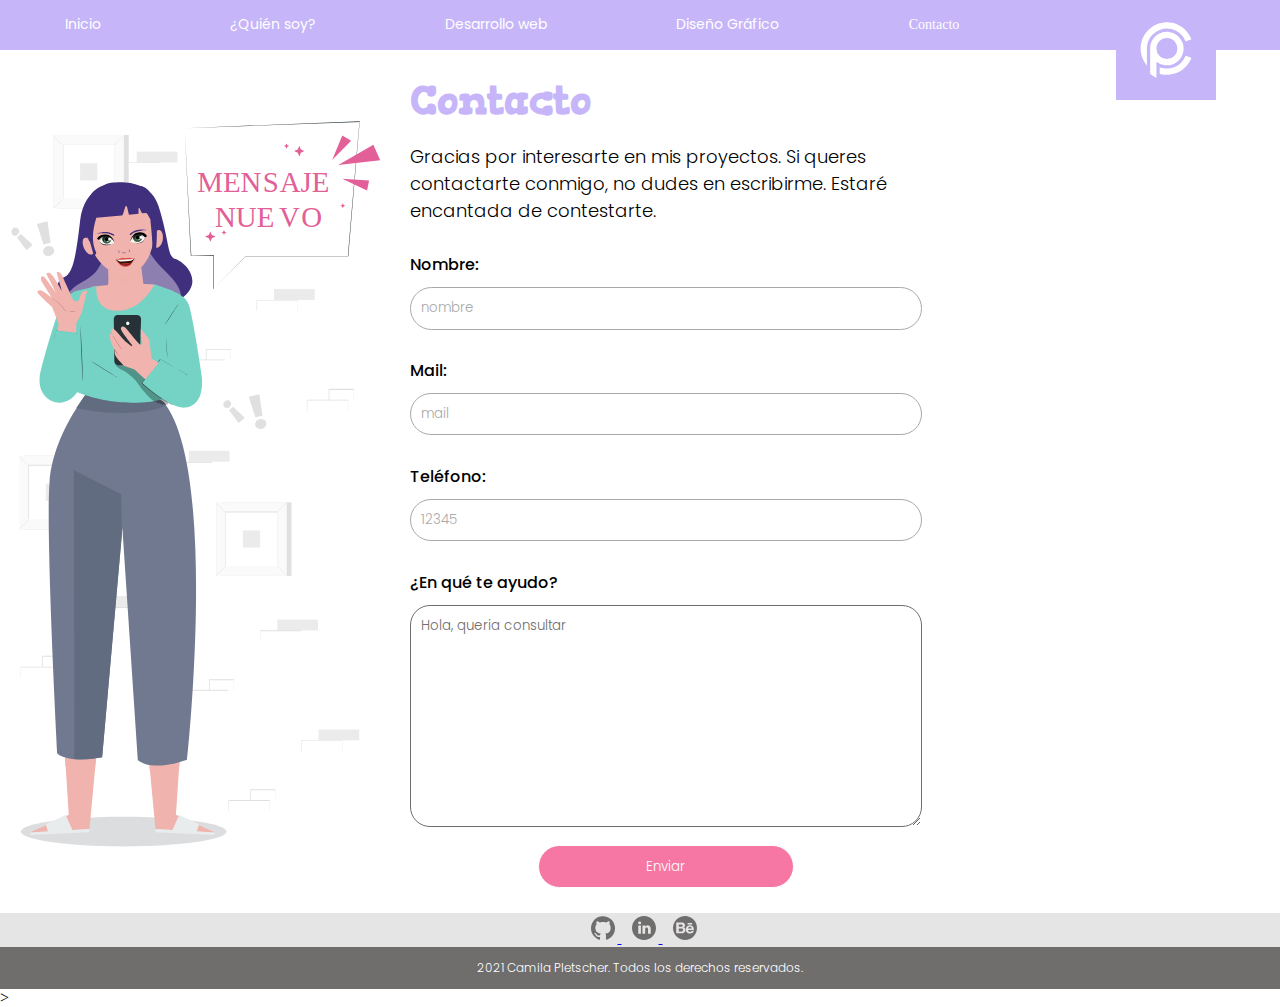
==== Pages/Contacto.html @ 3452eaa9 "Agregando bootstrap al proyecto" ====
<!DOCTYPE html>
<html lang="en">
    <head>
        <meta charset="UTF-8">
        <meta http-equiv="X-UA-Compatible" content="IE=edge">
        <meta name="viewport" content="width=device-width, initial-scale=1.0">
        <link href="https://unpkg.com/aos@2.3.1/dist/aos.css" rel="stylesheet">
        <link rel="stylesheet" href="../Style/style.css">
        <title>CP - Contacto</title>
    </head>
    <body class="bodyPages">
        <div class="contenedorContacto">
            <header class="headerContacto">
                <!-- Aca empieza el nav de contacto -->
                <div data-aos="fade-down" data-aos-delay="400" data-aos-duration="1000" class="contenedorNavPages">
                    <nav class="navPages">
                        <ul>
                            <a  class="nombresNavPages" href="../index.html">
                                <li>Inicio</li>
                            </a>
                            <a class="nombresNavPages" href="./Quien-soy.html">
                                <li>¿Quién soy?</li>
                            </a>
                            <a class="nombresNavPages" href="./Desarrollo-web.html">
                                <li>Desarrollo web</li>
                            </a>
                            <a class="nombresNavPages" href="./Disenio-grafico.html">
                                <li>Diseño Gráfico</li>
                            </a>
                            <a class="nombresNavPages" href="./Contacto.html">
                                <li class="pagDestacada">Contacto</li>
                            </a>
                        </ul>
                    </nav>
                </div>
                <!-- Aca termina el nav de contacto -->
                <!-- Este es el logo personal, dirige al home  -->
                <a href="../index.html">
                    <img class="logo logoContacto" src="../Source/Logo-personal-05.svg" alt="Logo personal Camila Pletscher">
                </a>
            </header>>
            <!-- Este es el contenido de la seccion contacto  -->
            <main id="mainContenedorContacto">
                <img id="imgContacto" src="../Source/ilust-contacto-05.svg" alt="Ilustracion propia mensaje nuevo">
                <!-- Aca comienza el formulario  -->
                <form action="">
                    <h2 id="tituloContacto">Contacto</h2>
                    <p>Gracias por interesarte en mis proyectos. Si queres contactarte conmigo, no dudes en escribirme. Estaré encantada de contestarte. </p>
                    <label for="nombre">Nombre:</label>
                    <input type="text" value="nombre"> <br>
                    <label for="mail">Mail:</label>
                    <input type="email" value="mail" name="" id=""> <br>
                    <label for="tel">Teléfono:</label>
                    <input type="number" value="12345" name="" id=""> <br>
                    <label for="consulta">¿En qué te ayudo?</label>
                    <textarea name="consulta" id="" cols="30" rows="10">Hola, queria consultar</textarea> <br>
                    <input type="submit" value="Enviar" id="enviar">
                </form>
                <!-- Aca termina el formulario  -->
            </main>
            <!-- Este es el contenido de la seccion contacto  -->
            <!-- Aca empieza el footer de Contacto, diferente a las otras secciones -->
            <footer class="footerPages">
                <div>
                    <a href="https://github.com/Camila-Pletscher">
                        <img width="30px" src="../Source/icon_github-1.svg" alt="Github">
                    </a>
                    <a href="https://www.linkedin.com/in/camila-pletscher-537b06177/">
                        <img width="30px" src="../Source/icon_linkedin-1.svg" alt="Linkedin">
                    </a>
                    <a href="https://www.behance.net/camilapletscher1">
                        <img width="30px" src="../Source/icon_behance-1.svg" alt="Behance">
                    </a>
                </div>
                <div class="contenedorDerechos">
                    <p class="derechos">2021 Camila Pletscher. Todos los derechos reservados.</p>
                </div>  
            </footer>
            <!-- Aca termina el footer de Contacto, diferente a las otras secciones -->
            
        </div>
        <!-- Script de animaciones js  -->
        <script src="https://unpkg.com/aos@2.3.1/dist/aos.js"></script>
        <script>
            AOS.init();
        </script>
    </body>
</html>
---- Style/style.css ----
#fondoIndex {
  background-color: #C6B5F8;
  padding: 5%;
  height: auto;
}

#logoIndex1 {
  background-color: #C6B5F8;
  width: 100%;
}

.borde-index-sup-inf {
  background-color: #C6B5F8;
  height: 5em;
}

.borde-index-laterales {
  background-color: #C6B5F8;
  height: auto;
  
}




/* Inicio los ID`s de mi pag  */

#navIndex {
  width: 70%;
  color: #7E5D93;
  font-size: 14px ;
  font-family: Poppins-Regular;
  margin-top: 10px;
  margin-left: 3%;
}

#bodyIndex {
  background-color: #C6B5F8;
  padding: 40px 40px 0px 40px;
  height:min-content;
  display: flex;
  flex-direction: column;
  justify-content: center;
}

/* layout index  */
#contenedorIndex {
  display: grid;
  grid-template-areas: 
      "headerIndex contenedorLogo"
      "mainIndex mainIndex";
  grid-template-columns: 80% 20%;
  grid-template-rows: repeat(2, auto);
  max-width: 100%;
  margin: auto;
  width: 100%;
  height: fit-content;
  background-color: #FFFFFF;  
}

#nombreIndex {
  font-family: Gorditas-Regular;
  color: #F677A3;
  text-align: center;
  font-size: 4em;
  padding: 0;
  margin: 0;

}

#ilustPersonal {
  width: 100%;
  margin-top: 1em;
}

#footerIndex{
  height: 40px;
  display: flex;
  flex-direction: row;
  justify-content: center;
  padding-top: 10px;
  grid-area: footerIndex;

}

#contenedorLogo {
  display: flex;
  justify-content: center;
  grid-area: contenedorLogo;
  width: 100%;
}




#descripcionIndex {
  font-family: Poppins-Regular;
  font-size: 1.6em;
  padding: 1.5%;
  text-align: center;
}

#buttonIndex {
  background-color: #F677A3;
  text-decoration: none;
  border-radius: 25px;
  padding: 10px;
  border: 0;
  margin-bottom: 30px;
  width: 100%;
}



#buttonIndex:hover {
  padding: 15px;
}

#aButtonIndex {
  text-decoration: none;
  color: #FFFFFF;
  font-family: Poppins-Regular;
}

#contendorImgQuienSoy {
  display: flex;
  flex-direction: row;
  margin-top: 40px;
  grid-area: contendorImgQuienSoy;

}

#finalQuienSoy {
  font-family: Poppins-Medium;
  color: #C6B5F8;
  font-size: 20px;
}

#mainIndex {
  display: flex;
  flex-direction: column;
  align-items: center;
  grid-area: mainIndex;
}

#contenedorDisenio {
  display: flex;
  flex-direction: column;
  align-items: center;
  margin-top: 5%;
  width: 100%;
}

#ilustDisenio {
  width: 70%;
}

#imgProyectoDestacado {
  width: 90%;
  margin: 2%;

}

#imgProyectoDestacado:hover {
  opacity: 0.8;
}

#buttonDestacado {
  background-color: #F677A3;
  border-radius: 30px;
  padding: 15px 60px;
  border: 0;
  margin-top: 1%;
  box-shadow: 0 1em 2em rgba(0, 0,0, 0.50);
}

#buttonDestacado:hover {
  padding: 18px 80px;
}


#aButtonDestacado {
  font-family: Poppins-Regular;
  color: #FFFFFF;
  text-decoration: none;
  font-size: 20px;
}

#textoDestacado {
  font-family: Poppins-ExtraLight;
  font-size: 20px;
  margin: 2% 20%;
  text-align: center;
}

#tituloDestacadoDG {
  font-family: Gorditas-Regular;
  color: #C6B5F8;
  font-size: 34px;
  margin: 1% 20%;
  text-align: center;

}

#tituloPrincipalQuienSoy {
  text-align: start;
  margin-left: 10%;
}


#contenedorProyectoDestacado {
  display: flex;
  flex-direction: column;
  align-items: center;
  width: 100%;
  margin: 2% 0%;
  grid-area: contenedorProyectoDestacado;
}

#imgContacto {
  width: 30%;
}

#mainContenedorContacto {
  display: flex;
  flex-direction: row;
  grid-area: mainContenedorContacto;
}

#tituloContacto {
  font-family: Gorditas-Regular;
  color: #C6B5F8;
  font-size: 40px;
  text-align: left;
  margin: 0;
}

#enviar {
  background-color: #F677A3;
  color: #FFFFFF;
  width: 50%;
  margin: 0% 25%;
}

#anchoIlust {
  width: 100%;
}

#enviar:hover {
  background-color: #74D3C5;
}


/* Fin de los ID`s de mi pag  */


/* Inicio de las clases de mi pag  */

.headerIndex {
  grid-area: headerIndex;
}

.contenedorDesarrolloDisenio {
  display: flex;
  flex-direction: column;
  align-items: center;
  margin-top: 5%;
  width: 100%;
  grid-area: contenedorDesarrolloDisenio;
}

.ilustDesarrolloDisenio {
  width: 70%;
}

.contendorDeImgsProyectosDW1 {
  grid-area: contendorDeImgsProyectosDW1 ;
  display: flex;
  align-items: center;
}

.contendorDeImgsProyectosDW1 img:hover {
  opacity: 0.8;
}

.contendorDeImgsProyectosDW2 img:hover {
  opacity: 0.8;
}

.contendorDeImgsProyectosDW3 img:hover {
  opacity: 0.8;
}



.contendorDeImgsProyectosDW2 {
  grid-area: contendorDeImgsProyectosDW2 ;
  display: flex;
  align-items: center;
}

.contendorDeImgsProyectosDW3 {
  grid-area: contendorDeImgsProyectosDW3 ;
  display: flex;
  align-items: center;
}

.imgsProyectosDW {
  width: 100%;
}

.pagDestacada {
  font-family: Poppins-Bold;

}

.logo {
  width: 100px;
  /* height: 100px; */
  background-color: #C6B5F8;
  animation-name: logo-color;
  animation-duration: 2s;
  animation-delay: 2s;
  animation-iteration-count: 2;
  animation-timing-function: ease-in-out;
}

@keyframes logo-color {
  0% {background-color: #C6B5F8;}
  50% {background-color: #F677A3;}
  75% {background-color: #74D3C5 ;}
  100% {background-color: #C6B5F8;}
}

.titulosQuienSoy {
  font-family: Gorditas-Regular;
  font-size: 40px;
  color: #C6B5F8;
  text-align: center;
}

.textosQuienSoy {
  font-family: Poppins-ExtraLight;
  font-size: 17px;
  margin: 2% 10%;
  text-align: left;

}

.recuadroTitulosQuienSoy{
  /* background-color: #F677A3; */
  background-image: linear-gradient(to right ,#74D3C5, #C6B5F8, #F677A3 );
  background-repeat: repeat;
  padding: 1% 10%;
  display: flex;
  justify-content: space-between;
  animation-name: gradient;
  animation-duration: 8s;
  animation-iteration-count: 1;
  animation-timing-function: linear;

}

@keyframes gradient {
  0% { background-position: 0 0 ;}
  50% { background-position: -80rem 0}
  100% { background-position: 0 0 ;}
  
}



.subtitulosQuienSoy {
  font-family: Poppins-Bold;
  color: #FFFFFF;
  margin: 0%;

}

.anioQuienSoy {
  font-family: Poppins-MediumItalic;
  text-align: right;
}

.contenedorNavPages {
  width: 100%;
  background-color: #C6B5F8 ;
  font-size: 14px;
  font-family: Poppins-Regular;
  color: #FFFFFF;
  height: 50px;
  grid-area: contenedorNavPages;
  position: relative;
}

.navPages {
  width: 80%;
  align-self: center;
}

.nombresNavPages {
  color: #FFFFFF;
}

.pregFooter {
  font-family: Poppins-Light;
}

.derechos {
  font-family: Poppins-Light;
  font-size: 12px;
  background-color: #706D6D ;
  color: #FFFFFF;
}

.contenedorDerechos {
  width: 100%;
  background-color: #706D6D;
  display: flex;
  justify-content: center;
}

.buttonFooter {
  background-color: #F677A3;
  text-decoration: none;
  border-radius: 25px;
  padding: 10px 20px;
  border: 0;
}

.buttonFooter:hover {
  background-color: #74D3C5;
}

.aButtonFooter {
  text-decoration: none;
  color: #FFFFFF;
  font-family: Poppins-Regular;
}
.footerPages {
  width: 100%;
  display: flex;
  flex-direction: column;
  align-items: center;
  background-color: #E5E5E5;
  grid-area: footerPages;
}

.bodyPages {
  margin: 0;

}

/* layout quien soy  */
.contenedorQuienSoy {
  display: grid;
  grid-template-areas: 
      "headerQuienSoy headerQuienSoy"
      "contendorImgQuienSoy descripQuienSoy"
      "seccionExperiencia seccionExperiencia"
      "seccionEstudios seccionEstudios"
      "footerPages footerPages";
  grid-template-columns: 40% 60%;
  grid-template-rows: repeat(5, auto);
}

/* inicio layout Desarrollo web  */
.contenedorDW {
  display: grid;
  grid-template-areas: 
    "headerDW headerDW headerDW headerDW"
    "vacio1 contenedorDesarrolloDisenio contenedorDesarrolloDisenio vacio2"
    "vacio1 contenedorTituloDesarrolloDisenio contenedorTituloDesarrolloDisenio vacio2"
    "contenedorDeProyectosDW contenedorDeProyectosDW contenedorDeProyectosDW contenedorDeProyectosDW"
    "footerPages footerPages footerPages footerPages";
  grid-template-columns: 10% 40% 40% 10%;
  grid-template-rows: auto;

}

.contenedorDeProyectosDW {
  display: grid;
  grid-area: contenedorDeProyectosDW;
  grid-template-areas:
    "contenedorProyectosDW1"
    "contenedorProyectosDW2"
    "contenedorProyectosDW3";
  grid-template-columns: 1fr;
  grid-template-rows: repeat(3,auto);
  column-gap: 1%;
}

.contenedorProyectosDW1 {

  display: grid;
  grid-template-areas: 
    "contendorDeImgsProyectosDW1 contenedorDescripcionProyectos1";
    grid-template-columns: 50% 50%;
    grid-template-rows: auto;
    column-gap: 0.5em;
  margin: 3%;
  grid-area: contenedorProyectosDW1;

}

.contenedorProyectosDW2 {
  display: grid;
  grid-template-areas: 
    "contenedorDescripcionProyectos2 contendorDeImgsProyectosDW2";
    grid-template-columns: 50% 50%;
    grid-template-rows: auto;
    column-gap: 0.5em;
  margin: 3%;
  grid-area: contenedorProyectosDW2;
}

.contenedorProyectosDW3 {
  display: grid;
  grid-template-areas: 
    "contendorDeImgsProyectosDW3 contenedorDescripcionProyectos3";
    grid-template-columns: 50% 50%;
    grid-template-rows: auto;
    column-gap: 0.5em;
  margin: 3%;
  grid-area: contenedorProyectosDW3;
}

/* fin layout Desarrollo web  */

/* layout contacto  */
.contenedorContacto {
  display: grid;
  grid-template-areas:
    "headerContacto"
    "mainContenedorContacto "
    "footerPages";
    grid-template-columns: auto;
    grid-template-rows: auto;
}

.headerContacto {
  grid-area: headerContacto;
  display: flex;
  height: auto;
  align-self: center;
}

.logoContacto {
  position: absolute;
  right: 5%;
  top:0;
}

.headerDW {
  grid-area: headerDW;
  display: flex;
  height: auto;
  align-self: center;
}

.headerQuienSoy {
  grid-area: headerQuienSoy;
  display: flex;
  height: auto;
  align-self: center;
  /* width: 100%; */

}

.logoQuienSoy {
  position: absolute;
  right: 5%;
  top: 0;
}

.logoDW {
  position: absolute;
  right: 5%;
  top: 0;
}

.descripQuienSoy {
  grid-area: descripQuienSoy;
}

.seccionExperiencia {
  grid-area: seccionExperiencia;
}

.seccionEstudios {
  grid-area: seccionEstudios;
}

.titulosDesarrolloDisenio {
  margin: 0;
}

.textosDesarrolloDisenio {
  font-family: Poppins-ExtraLight;
  margin: 0;
  text-align: center;
  
}

/* inicio layout Diseño grafico  */
.contenedorDG {
  display: grid;
  grid-template-areas:
    "headerDG"
    "mainDG"
    "footerPages";
    grid-template-columns: auto;
    grid-template-rows: auto;
}

.contendorDeContProyectosDG {
  display: grid;
  grid-template-areas: 
    "contenedorProyectosDG1 contenedorProyectosDG2 contenedorProyectosDG3"
    "contenedorProyectoDestacado contenedorProyectoDestacado contenedorProyectoDestacado" ;
    grid-template-columns: repeat(3,1fr);
    grid-template-rows: repeat(auto);
  margin: 0px;
  width: auto;

}

/* fin layout Diseño grafico  */

.headerDG {
  grid-area: headerDG;
  display: flex;
  height: auto;
  align-self: center;
}

.logoDG {
  position: absolute;
  right: 5%;
  top: 0
}

.mainDG {
  grid-area: mainDG;
}

.buttonDesarrolloDisenio {
  background-color:#74D3C5;
  color: #FFFFFF;
  border-radius: 25px;
  padding: 10px 20px;
  margin-top: 20px;
  border: 0;
  align-self: center;
  box-shadow: 0 1em 2em rgba(0, 0,0, 0.50);
}

.buttonDesarrolloDisenio:hover {
  padding: 20px 30px;
}


.aButtonDesarrolloDisenio {
  text-decoration: none;
  text-align: center;
  font-family: Poppins-Regular;
  color: #FFFFFF;
}

.contenedorTituloDesarrolloDisenio {
  display: flex;
  flex-direction: column;
  align-items: center;
  margin-bottom: 5%;
  grid-area: contenedorTituloDesarrolloDisenio;
}

.subtitulosDesarrolloDisenio {
  font-family: Gorditas-Regular;
  color: #C6B5F8;
  font-size: 26px;
  text-align: center;
  margin: 8px 0px;

}

.buttonColorProyectos {
  background-color: #F677A3;
}

.contenedorDescripcionProyectos1 {
  display: flex;
  flex-direction: column;
  justify-content: center;
  grid-area: contenedorDescripcionProyectos1;
}

.contenedorDescripcionProyectos2 {
  display: flex;
  flex-direction: column;
  justify-content: center;
  grid-area: contenedorDescripcionProyectos2;
}

.contenedorDescripcionProyectos3 {
  display: flex;
  flex-direction: column;
  justify-content: center;
  grid-area: contenedorDescripcionProyectos3;
}

.imgsProyectosDG {
  width: 100%;
  transition: opacity 1s;
}

.imgsProyectosDG:hover {
  opacity: 0.5;
}

.contenedorProyectosDG1 {
  display: flex;
  flex-direction:column;
  align-items: center;
  margin: 2%;
  grid-area: contenedorProyectosDG1;
}
.contenedorProyectosDG2 {
  display: flex;
  flex-direction:column;
  align-items: center;
  margin: 2%;
  grid-area: contenedorProyectosDG2;
}
.contenedorProyectosDG3 {
  display: flex;
  flex-direction:column;
  align-items: center;
  margin: 2%;
  grid-area: contenedorProyectosDG3;
}

.textoProyectoDG {
  font-family: Poppins-ExtraLight;
  font-size: 16px;
  text-align: center;
  margin: 10px 0px;
}

.aclaracionesDG {
  font-family: Poppins-ExtraLight;
  font-size: 12px;
  text-align: center;
}

/* clases de bootstrap  */
.navbar {
  background-color: transparent;
  font-size: 1.5rem;
}

.navbar-light .navbar-nav .nav-link {
  color: #7E5D93;
}

.container-fluid {
  background-color: #FFFFFF;
  padding: 0;
  margin: 0;
  width: 100%;
  max-width: 100%;
}

/* Fin de las clases de mi pag  */


/* Inicio de estilos asignados por nombre de etiqueta */

/* header {
  grid-area: header;
  height: auto;
} */

nav ul li {
  display: inline;
  margin: 5px;
  
}

nav ul {
  display: flex;
  flex-direction: row;
  justify-content: space-around;
  padding: 0;
}

nav ul a {
  text-decoration: none;
}

textarea {
  font-family: Poppins-Light;
  color: #706D6D;
  border: 1px solid;
  border-radius: 20px;
  padding: 2%;
}

footer a img {
  width: 30px;
  margin-left: 7px;
}

label {
  font-family: Poppins-Medium;
  margin: 2% 0%;
}

input {
  font-family: Poppins-Light;
  border-radius: 25px;
  padding: 2%;
  color: darkgrey;
  border: 1px solid;
}

form {
  display: flex;
  flex-direction: column;
  align-items: left;
  margin: 2%;
  width: 40%;
}

form p {
  font-family: Poppins-Light;
  font-size: 18px;
}

/* Fin de estilos asignados por nombre de etiqueta */


/* Inicio - Tipografias */

@font-face {
  font-family: Poppins-Black ;
  src: url(../Font/Poppins-Black.ttf);
}

@font-face {
  font-family: Poppins-Medium;
  src: url(../Font/Poppins-Medium.ttf);
}

@font-face {
  font-family: Poppins-Regular;
  src: url(../Font/Poppins-Regular.ttf);
}

@font-face {
  font-family: Gorditas-Regular;
  src: url(../Font/Gorditas-Regular.ttf);
}

@font-face {
  font-family: Poppins-ExtraLight;
  src: url(../Font/Poppins-ExtraLight.ttf);
}

@font-face {
  font-family: Poppins-MediumItalic;
  src: url(../Font/Poppins-MediumItalic.ttf);
}

@font-face {
  font-family: Poppins-Light;
  src: url(../Font/Poppins-Light.ttf);
}

/* Fin - Tipografias */

/* media queries  */
 @media screen and (max-width: 800px){
  #ilustPersonal {
    width: 100vw;
    margin-top: 2em;
  }

  #bodyIndex {
    background-color: transparent;
    padding: 0;
    margin: 0;
  }

  .navbar {
    background-color: #C6B5F8;
  }

  #navIndex {
    /* background-color: #C6B5F8; */
    width: 70%;
    /* height: 40%;
  }

  .headerIndex {
    background-color: #C6B5F8;
    height: 100%;
    width: 100%;
  }

  #contenedorIndex {
    display: grid;
    grid-template-areas: 
        "headerIndex headerIndex"
        "mainIndex mainIndex";
    grid-template-columns: 80% 20%;
    grid-template-rows: repeat(2, auto);
    max-width: 100%;
    margin: auto;
    width: 100%;
    height: auto;
    background-color: #FFFFFF;  
  }

  #logoIndex {
    /* background-color: transparent; */
    width: 15%;
    position: absolute;
    right: 5%;
    top: 0;

  }

  nav ul {
    justify-content: space-evenly;
  }

  #footerIndex {
    background-color: #C6B5F8;
  }

  #nombreIndex {
    font-size: 4rem;
    margin: 1% 15%;
  }

  /* #descripcionIndex {
    font-size: 1.2rem;
    margin: 1% 15%;
  } */

  #aButtonIndex {
    font-size: 1.3em;

  }

  #buttonIndex {
    padding: 1% 3%;
  }

  #bodyIndex {
    width: 100vw;
  }


 } */
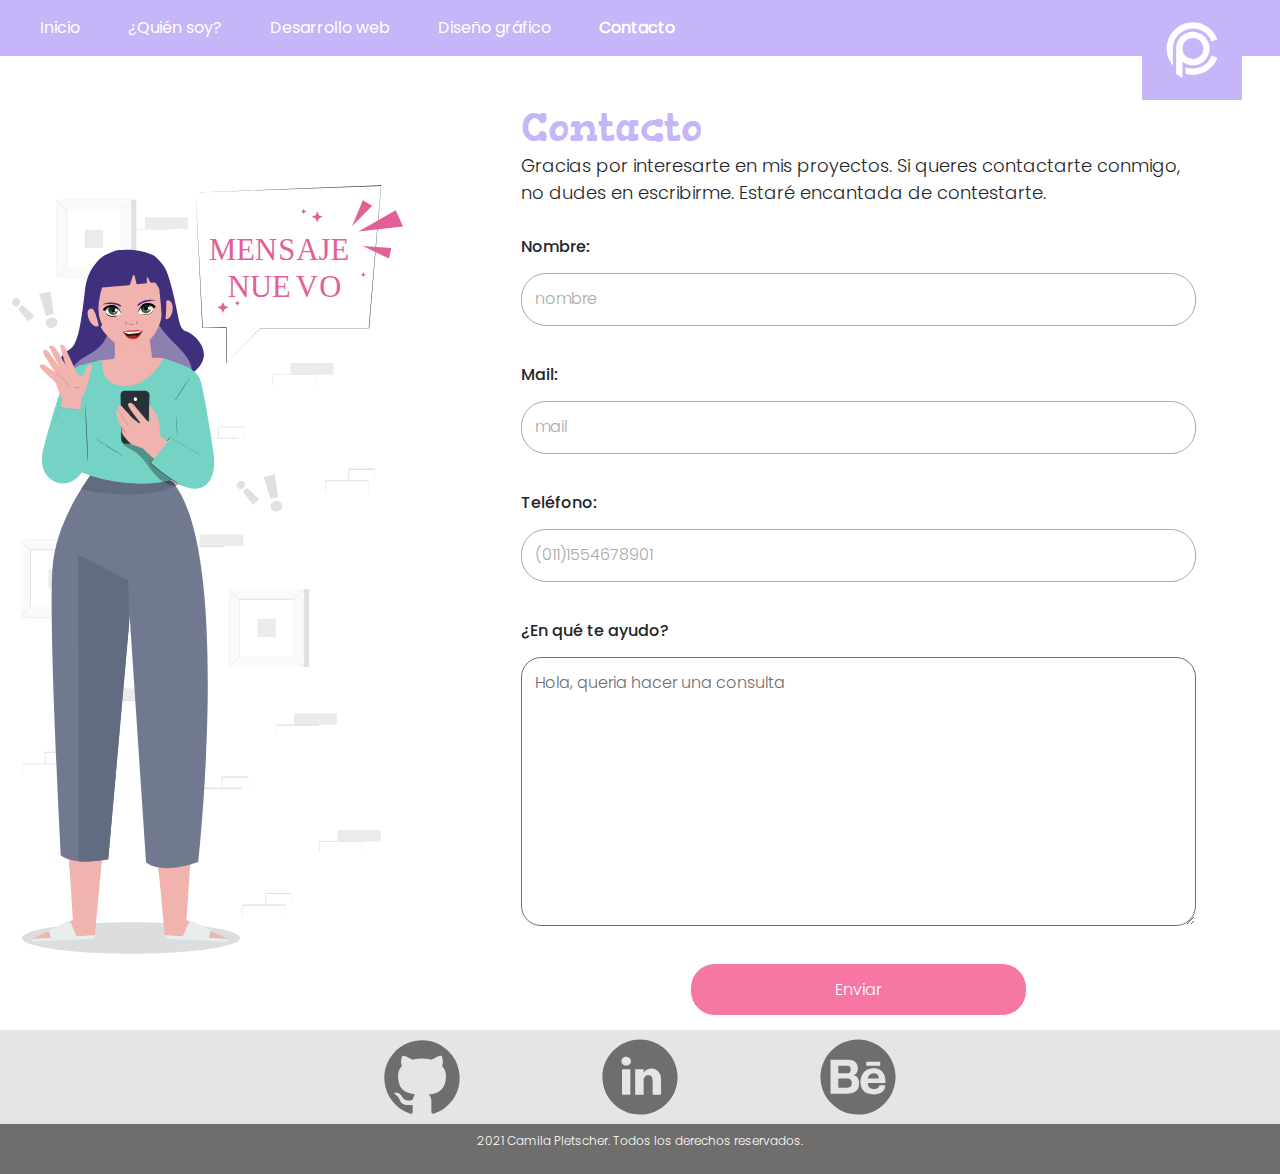
==== commit 1f5b6097: "Agregue bootstrap a la seccion contacto" ====
--- a/Pages/Contacto.html
+++ b/Pages/Contacto.html
@@ -5,80 +5,100 @@
         <meta http-equiv="X-UA-Compatible" content="IE=edge">
         <meta name="viewport" content="width=device-width, initial-scale=1.0">
         <link href="https://unpkg.com/aos@2.3.1/dist/aos.css" rel="stylesheet">
-        <link rel="stylesheet" href="../Style/style.css">
+        <link rel="stylesheet" href="https://maxcdn.bootstrapcdn.com/bootstrap/4.0.0/css/bootstrap.min.css" integrity="sha384-Gn5384xqQ1aoWXA+058RXPxPg6fy4IWvTNh0E263XmFcJlSAwiGgFAW/dAiS6JXm" crossorigin="anonymous">
+        <link rel="stylesheet" href="../Style/style1.css">
         <title>CP - Contacto</title>
     </head>
     <body class="bodyPages">
-        <div class="contenedorContacto">
-            <header class="headerContacto">
-                <!-- Aca empieza el nav de contacto -->
-                <div data-aos="fade-down" data-aos-delay="400" data-aos-duration="1000" class="contenedorNavPages">
-                    <nav class="navPages">
-                        <ul>
-                            <a  class="nombresNavPages" href="../index.html">
-                                <li>Inicio</li>
-                            </a>
-                            <a class="nombresNavPages" href="./Quien-soy.html">
-                                <li>¿Quién soy?</li>
-                            </a>
-                            <a class="nombresNavPages" href="./Desarrollo-web.html">
-                                <li>Desarrollo web</li>
-                            </a>
-                            <a class="nombresNavPages" href="./Disenio-grafico.html">
-                                <li>Diseño Gráfico</li>
-                            </a>
-                            <a class="nombresNavPages" href="./Contacto.html">
-                                <li class="pagDestacada">Contacto</li>
-                            </a>
-                        </ul>
-                    </nav>
+        <div class="container container-fluid">
+            <header>
+                <!-- Aca empieza el nav de contacto  -->
+                <div class="row">
+                    <div class="col-12 pr-0">
+                        <nav data-aos="fade-down" data-aos-delay="800" data-aos-duration="1000" class="navbar navbar-expand-lg navbar-light nav-pages" >
+                            <button class="navbar-toggler" type="button" data-toggle="collapse" data-target="#menu">
+                                <span class="navbar-toggler-icon"></span>
+                            </button>
+                            <div class="collapse navbar-collapse" id="menu">
+                                <ul class="navbar-nav">
+                                    <li class="nav-item"><a href="/index.html" class="nav-link link-pages text-white">Inicio</a></li>
+                                    <li class="nav-item"><a href="../Pages/Quien-soy.html" class="nav-link text-white">¿Quién soy?</a></li>
+                                    <li class="nav-item"><a href="../Pages/Desarrollo-web.html" class="nav-link  text-white">Desarrollo web</a></li>
+                                    <li class="nav-item"><a href="../Pages/Disenio-grafico.html" class="nav-link text-white">Diseño gráfico</a></li>
+                                    <li class="nav-item "><a href="../Pages/Contacto.html" class="nav-link text-white active">Contacto</a></li>
+                                </ul>
+                            </div>
+                        </nav>    
+                    </div>     
                 </div>
-                <!-- Aca termina el nav de contacto -->
+                <!-- Aca termina el nav de contacto  -->
                 <!-- Este es el logo personal, dirige al home  -->
-                <a href="../index.html">
-                    <img class="logo logoContacto" src="../Source/Logo-personal-05.svg" alt="Logo personal Camila Pletscher">
-                </a>
-            </header>>
+                <div class="cont-logo">
+                    <a href="../index.html">
+                        <img src="../Source/Logo-personal-05.svg" alt="Logo personal" class="logo1" data-aos="fade-down" data-aos-delay="400" data-aos-duration="1000">
+                    </a>
+                </div>
+            </header>
             <!-- Este es el contenido de la seccion contacto  -->
-            <main id="mainContenedorContacto">
-                <img id="imgContacto" src="../Source/ilust-contacto-05.svg" alt="Ilustracion propia mensaje nuevo">
-                <!-- Aca comienza el formulario  -->
-                <form action="">
-                    <h2 id="tituloContacto">Contacto</h2>
-                    <p>Gracias por interesarte en mis proyectos. Si queres contactarte conmigo, no dudes en escribirme. Estaré encantada de contestarte. </p>
-                    <label for="nombre">Nombre:</label>
-                    <input type="text" value="nombre"> <br>
-                    <label for="mail">Mail:</label>
-                    <input type="email" value="mail" name="" id=""> <br>
-                    <label for="tel">Teléfono:</label>
-                    <input type="number" value="12345" name="" id=""> <br>
-                    <label for="consulta">¿En qué te ayudo?</label>
-                    <textarea name="consulta" id="" cols="30" rows="10">Hola, queria consultar</textarea> <br>
-                    <input type="submit" value="Enviar" id="enviar">
-                </form>
+            <main>
+                <div class="row d-flex justify-content-center">
+                    <div class="col-6 col-sm-6 col-md-4 col-lg-4 mt-5 d-flex justify-content-center">
+                        <img id="imgContacto" src="../Source/ilust-contacto-05.svg" alt="Ilustracion propia mensaje nuevo">
+                    </div>
+                    <!-- Aca comienza el formulario  -->
+                    <div class="col-12 col-sm-12 col-md-8 col-lg-8 mt-5 d-flex justify-content-center">
+                        <form action="">
+                            <h2 id="tituloContacto">Contacto</h2>
+                            <p>Gracias por interesarte en mis proyectos. Si queres contactarte conmigo, no dudes en escribirme. Estaré encantada de contestarte. </p>
+                            <label for="nombre">Nombre:</label>
+                            <input type="text" value="nombre"> <br>
+                            <label for="mail">Mail:</label>
+                            <input type="email" value="mail" name="" id=""> <br>
+                            <label for="tel">Teléfono:</label>
+                            <input type="tel" value="(011)1554678901" name="" id=""> <br>
+                            <label for="consulta">¿En qué te ayudo?</label>
+                            <textarea name="consulta" id="" cols="30" rows="10">Hola, queria hacer una consulta</textarea> <br>
+                            <input type="submit" value="Enviar" id="enviar">
+                        </form>
+                    </div>
+                </div>
                 <!-- Aca termina el formulario  -->
             </main>
             <!-- Este es el contenido de la seccion contacto  -->
             <!-- Aca empieza el footer de Contacto, diferente a las otras secciones -->
-            <footer class="footerPages">
-                <div>
-                    <a href="https://github.com/Camila-Pletscher">
-                        <img width="30px" src="../Source/icon_github-1.svg" alt="Github">
-                    </a>
-                    <a href="https://www.linkedin.com/in/camila-pletscher-537b06177/">
-                        <img width="30px" src="../Source/icon_linkedin-1.svg" alt="Linkedin">
-                    </a>
-                    <a href="https://www.behance.net/camilapletscher1">
-                        <img width="30px" src="../Source/icon_behance-1.svg" alt="Behance">
-                    </a>
+            <footer class="row footerPages ">
+                <div class="col-12">
+                    <div class="row d-flex justify-content-center">
+                        <div class="col-3 col-sm-3 col-md-2 col-lg-2">
+                            <a href="https://github.com/Camila-Pletscher" class="d-flex justify-content-center">
+                                <img src="../Source/icon_github-1.svg" alt="Github" class="icon-pag">
+                            </a>
+                        </div>
+                        <div class="col-3 col-sm-3 col-md-2 col-lg-2">
+                            <a href="https://www.linkedin.com/in/camila-pletscher-537b06177/" class="d-flex justify-content-center">
+                                <img src="../Source/icon_linkedin-1.svg" alt="Linkedin" class="icon-pag" >
+                            </a>
+                        </div>
+                        <div class="col-3 col-sm-3 col-md-2 col-lg-2">
+                            <a href="https://www.behance.net/camilapletscher1" class="d-flex justify-content-center">
+                                <img src="../Source/icon_behance-1.svg" alt="Behance" class="icon-pag">
+                            </a>
+                        </div>
+                    </div>
+                    <div class="row d-flex justify-content-center pt-2 pb-2 contenedorDerechos">
+                        <div class="col-12">
+                            <p class="derechos">2021 Camila Pletscher. Todos los derechos reservados.</p>
+                        </div>
+                    </div>
                 </div>
-                <div class="contenedorDerechos">
-                    <p class="derechos">2021 Camila Pletscher. Todos los derechos reservados.</p>
-                </div>  
             </footer>
             <!-- Aca termina el footer de Contacto, diferente a las otras secciones -->
             
         </div>
+        <!-- Script js bootstrap -->
+        <script src="https://code.jquery.com/jquery-3.2.1.slim.min.js" integrity="sha384-KJ3o2DKtIkvYIK3UENzmM7KCkRr/rE9/Qpg6aAZGJwFDMVNA/GpGFF93hXpG5KkN" crossorigin="anonymous"></script>
+        <script src="https://cdnjs.cloudflare.com/ajax/libs/popper.js/1.12.9/umd/popper.min.js" integrity="sha384-ApNbgh9B+Y1QKtv3Rn7W3mgPxhU9K/ScQsAP7hUibX39j7fakFPskvXusvfa0b4Q" crossorigin="anonymous"></script>
+        <script src="https://maxcdn.bootstrapcdn.com/bootstrap/4.0.0/js/bootstrap.min.js" integrity="sha384-JZR6Spejh4U02d8jOt6vLEHfe/JQGiRRSQQxSfFWpi1MquVdAyjUar5+76PVCmYl" crossorigin="anonymous"></script>
         <!-- Script de animaciones js  -->
         <script src="https://unpkg.com/aos@2.3.1/dist/aos.js"></script>
         <script>
--- a/Style/style1.css
+++ b/Style/style1.css
@@ -0,0 +1,502 @@
+/* ID de mi proyecto inicio */
+#ilustPersonal {
+    width: 100%;
+    margin-top: 1em;
+}
+
+#nombreIndex {
+    font-family: Gorditas-Regular;
+    color: #F677A3;
+    text-align: center;
+    font-size: 3rem;
+    padding: 0;
+    margin: 0;
+}
+
+#descripcionIndex {
+    font-family: Poppins-Regular;
+    font-size: 1.2em;
+    padding: 1.5%;
+    text-align: center;
+}
+
+#buttonIndex {
+    background-color: #F677A3;
+    text-decoration: none;
+    border-radius: 25px;
+    padding: 10px;
+    border: 0;
+    margin-bottom: 30px;
+    width: 80%;
+}
+
+#buttonIndex:hover {
+    width: 100%;
+}
+
+#aButtonIndex {
+    text-decoration: none;
+    color: #FFFFFF;
+    font-family: Poppins-Regular;
+}
+
+#bodyIndex {
+    background-color: #C6B5F8;
+    padding: 3% 3% 0 3%;
+    display: flex;
+    flex-direction: column;
+    justify-content: center;
+}
+
+#finalQuienSoy {
+    font-family: Poppins-Medium;
+    color: #C6B5F8;
+    font-size: 20px;
+}
+
+#ilust-dw {
+    width: 100%;
+}
+
+#imgProyectoDestacado {
+    width: 100%;
+    margin: 2%;
+
+}
+
+#imgProyectoDestacado:hover {
+    opacity: 0.8;
+}
+
+#ilustDisenio {
+    width: 100%;
+}
+
+#tituloDestacadoDG {
+    font-family: Gorditas-Regular;
+    color: #C6B5F8;
+    font-size: 34px;
+    margin: 1% 20%;
+    text-align: center;
+}
+
+#textoDestacado {
+    font-family: Poppins-ExtraLight;
+    font-size: 20px;
+    margin: 2% 20%;
+    text-align: center;
+}
+
+#buttonDestacado {
+    background-color: #F677A3;
+    border-radius: 30px;
+    padding: 15px 30px;
+    border: 0;
+    margin-top: 1%;
+    box-shadow: 0 1em 2em rgba(0, 0,0, 0.50);
+    width: 70%;
+}
+
+#buttonDestacado:hover {
+    width: 100%;
+}
+
+#aButtonDestacado {
+    font-family: Poppins-Regular;
+    color: #FFFFFF;
+    text-decoration: none;
+    font-size: 1em;
+    text-align: center;
+}
+
+#buttonDisenio {
+    background-color:#74D3C5;
+    color: #FFFFFF;
+    border-radius: 25px;
+    padding: 10px 20px;
+    margin-top: 20px;
+    border: 0;
+    align-self: center;
+    box-shadow: 0 1em 2em rgba(0, 0,0, 0.50);
+    width: 70%;
+}
+
+#buttonDisenio:hover {
+    width: 80%;
+}
+
+#imgContacto {
+    width: 100%;
+}
+
+#tituloContacto {
+    font-family: Gorditas-Regular;
+    color: #C6B5F8;
+    font-size: 40px;
+    text-align: left;
+    margin: 0;
+}
+
+#enviar {
+    background-color: #F677A3;
+    color: #FFFFFF;
+    width: 50%;
+    margin: 2% 25%;
+}
+
+#enviar:hover {
+    background-color: #74D3C5;
+}
+
+/* ID de mi proyecto fin */
+
+/* clases de bootstrap  */
+
+.navbar {
+    background-color: transparent;
+    
+}
+
+.navbar-light .navbar-nav .nav-link {
+    color: #C6B5F8;
+    font-family: Poppins-Regular;
+    font-size: 1rem;
+    margin: 0em 1rem;
+}
+
+.navbar-light .navbar-nav .active>.nav-link, .navbar-light .navbar-nav .nav-link.active, .navbar-light .navbar-nav .nav-link.show, .navbar-light .navbar-nav .show>.nav-link {
+    color: #7E5D93;
+    font-weight: bold;
+}
+
+.container-fluid {
+    background-color: #FFFFFF;
+    padding: 0;
+    margin: 0;
+    width: 100%;
+    max-width: 100%;
+}
+
+.imgsProyectosDG {
+    width: 100%;
+    transition: opacity 1s;
+}
+
+.imgsProyectosDG:hover {
+    opacity: 0.5;
+}
+
+
+@keyframes logo-color {
+    0% {background-color: #C6B5F8;}
+    50% {background-color: #F677A3;}
+    75% {background-color: #74D3C5 ;}
+    100% {background-color: #C6B5F8;}
+}
+
+.recuadroTitulosQuienSoy{
+    /* background-color: #F677A3; */
+    background-image: linear-gradient(to right ,#74D3C5, #C6B5F8, #F677A3 );
+    background-repeat: repeat;
+    padding: 1.3em;
+    display: flex;
+    justify-content: space-between;
+    animation-name: gradient;
+    animation-duration: 8s;
+    animation-iteration-count: 1;
+    animation-timing-function: linear;
+}
+
+@keyframes gradient {
+    0% { background-position: 0 0 ;}
+    50% { background-position: -80rem 0}
+    100% { background-position: 0 0 ;}
+    
+}
+
+.subtitulosQuienSoy {
+    font-family: Poppins-Bold;
+    color: #FFFFFF;
+    margin: 0%;
+}
+
+.anioQuienSoy {
+    font-family: Poppins-MediumItalic;
+}
+
+
+
+.logo1 {
+    background-color: #C6B5F8;
+    width: 100%;
+    animation-name: logo-color;
+    animation-duration: 2s;
+    animation-delay: 2s;
+    animation-iteration-count: 2;
+    animation-timing-function: ease-in-out;
+}
+
+@keyframes logo-color {
+    0% {background-color: #C6B5F8;}
+    50% {background-color: #F677A3;}
+    75% {background-color: #74D3C5 ;}
+    100% {background-color: #C6B5F8;}
+}
+
+.cont-logo {
+    width: 100px;
+    position: absolute;
+    top: 0;
+    right: 3%;
+}
+
+.link-pages {
+    color: #FFFFFF;
+}
+
+.titulosQuienSoy {
+    font-family: Gorditas-Regular;
+    font-size: 40px;
+    color: #C6B5F8;
+    text-align: left;
+}
+
+.textosQuienSoy {
+    font-family: Poppins-ExtraLight;
+    font-size: 17px;
+    margin: 2% 0 10%;
+    text-align: left;
+}
+
+.footerPages {
+    background-color: #E5E5E5;
+}
+
+.buttonFooter {
+    background-color: #F677A3;
+    text-decoration: none;
+    border-radius: 25px;
+    padding: 10px 20px;
+    border: 0;
+    margin-bottom: 2%;
+}
+
+.buttonFooter:hover {
+    background-color: #74D3C5;
+}
+
+.aButtonFooter {
+    text-decoration: none;
+    color: #FFFFFF;
+    font-family: Poppins-Regular;
+}
+
+.pregFooter {
+    font-family: Poppins-Light;
+    font-size: 1.5em;
+}
+
+.derechos {
+    font-family: Poppins-Light;
+    font-size: 12px;
+    background-color: #706D6D ;
+    color: #FFFFFF;
+    text-align: center;
+}
+
+.contenedorDerechos {
+    background-color: #706D6D;
+}
+
+.icon-pag {
+    width: 50%;
+}
+
+.imgsProyectosDW {
+    width: 100%;
+}
+
+.subtitulosDesarrolloDisenio {
+    font-family: Gorditas-Regular;
+    color: #C6B5F8;
+    font-size: 26px;
+    text-align: center;
+    margin: 8px 0px;
+}
+
+.textosDesarrolloDisenio {
+    font-family: Poppins-ExtraLight;
+    margin: 0;
+    text-align: center;
+    
+}
+
+.buttonDesarrolloDisenio {
+    background-color:#74D3C5;
+    color: #FFFFFF;
+    border-radius: 25px;
+    padding: 10px 20px;
+    margin-top: 20px;
+    border: 0;
+    align-self: center;
+    box-shadow: 0 1em 2em rgba(0, 0,0, 0.50);
+    width: 90%;
+}
+
+.buttonDesarrolloDisenio:hover {
+    width: 100%;
+}
+
+
+.aButtonDesarrolloDisenio {
+    text-decoration: none;
+    text-align: center;
+    font-family: Poppins-Regular;
+    color: #FFFFFF;
+}
+
+.fondo-foot {
+    background-color: #C6B5F8;
+    height: 3%;
+}
+
+.icon-foot-img {
+    width: 50%;
+    margin-top: 1em;
+    margin-bottom: 1em;
+}
+
+.nav-pages {
+    background-color: #C6B5F8;
+    
+}
+
+.logo {
+    background-color: #C6B5F8;
+    width: 80%;
+    animation-name: logo-color;
+    animation-duration: 2s;
+    animation-delay: 2s;
+    animation-iteration-count: 2;
+    animation-timing-function: ease-in-out;
+}
+
+.ilust-quien {
+    width: 100%;
+}
+
+.bodyPages {
+    margin: 0;
+    padding: 0;
+    width: 100%;
+    max-width: 100%;
+}
+
+.textoProyectoDG {
+    font-family: Poppins-ExtraLight;
+    font-size: 16px;
+    text-align: center;
+    margin: 10px 0px;
+}
+
+.aclaracionesDG {
+    font-family: Poppins-ExtraLight;
+    font-size: 12px;
+    text-align: center;
+}
+
+.buttonProyectosDisenio {
+    background-color:#74D3C5;
+    color: #FFFFFF;
+    border-radius: 25px;
+    padding: 10px 20px;
+    margin-top: 20px;
+    border: 0;
+    align-self: center;
+    box-shadow: 0 1em 2em rgba(0, 0,0, 0.50);
+    width: 90%;
+}
+
+.buttonProyectosDisenio:hover {
+    width: 100%;
+}
+
+/* Estilos por etiquetas inicio */
+label {
+    font-family: Poppins-Medium;
+    margin: 2% 0%;
+}
+
+input {
+    font-family: Poppins-Light;
+    border-radius: 25px;
+    padding: 2%;
+    color: darkgrey;
+    border: 1px solid;
+}
+
+form {
+    display: flex;
+    flex-direction: column;
+    align-items: left;
+    width: 80%;
+}
+
+form p {
+    font-family: Poppins-Light;
+    font-size: 18px;
+}
+
+textarea {
+    font-family: Poppins-Light;
+    color: #706D6D;
+    border: 1px solid;
+    border-radius: 20px;
+    padding: 2%;
+}
+
+/* Estilos por etiquetas fin */
+
+/* Inicio - Tipografias */
+
+@font-face {
+    font-family: Poppins-Black ;
+    src: url(../Font/Poppins-Black.ttf);
+  }
+  
+  @font-face {
+    font-family: Poppins-Medium;
+    src: url(../Font/Poppins-Medium.ttf);
+  }
+  
+  @font-face {
+    font-family: Poppins-Regular;
+    src: url(../Font/Poppins-Regular.ttf);
+  }
+  
+  @font-face {
+    font-family: Gorditas-Regular;
+    src: url(../Font/Gorditas-Regular.ttf);
+  }
+  
+  @font-face {
+    font-family: Poppins-ExtraLight;
+    src: url(../Font/Poppins-ExtraLight.ttf);
+  }
+  
+  @font-face {
+    font-family: Poppins-MediumItalic;
+    src: url(../Font/Poppins-MediumItalic.ttf);
+  }
+  
+  @font-face {
+    font-family: Poppins-Light;
+    src: url(../Font/Poppins-Light.ttf);
+  }
+
+  @font-face {
+      font-family: Poppins-Bold;
+      src: url(../Font/Poppins-Bold.ttf);
+  }
+  
+  /* Fin - Tipografias */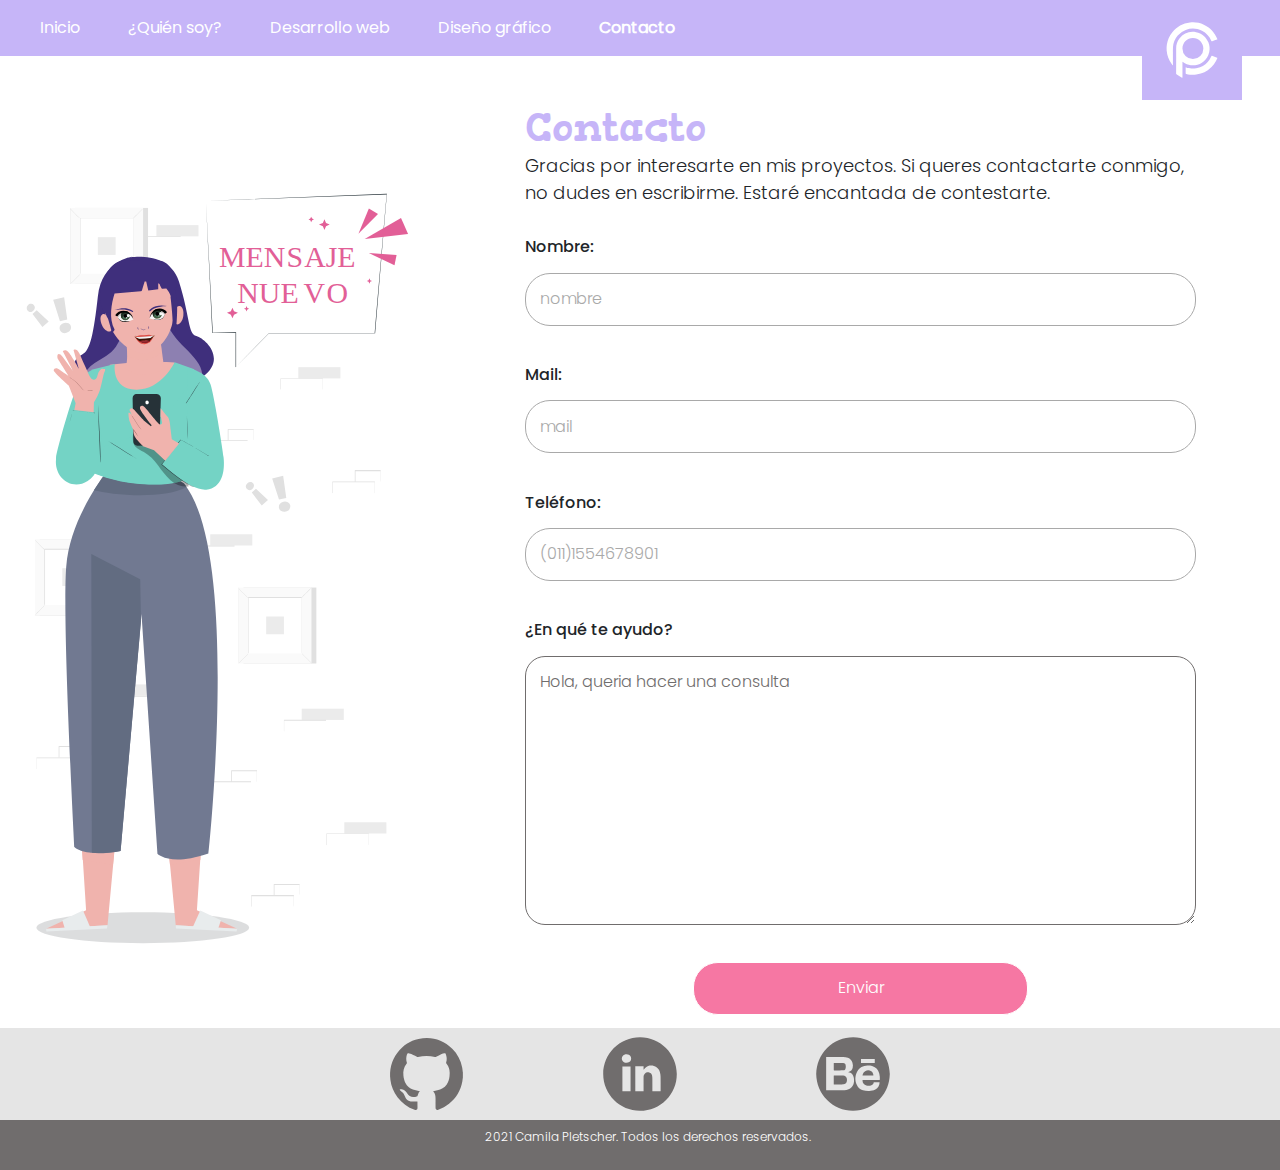
==== commit f3ec1e00: "Arregle sobrante de width" ====
--- a/Pages/Contacto.html
+++ b/Pages/Contacto.html
@@ -6,14 +6,14 @@
         <meta name="viewport" content="width=device-width, initial-scale=1.0">
         <link href="https://unpkg.com/aos@2.3.1/dist/aos.css" rel="stylesheet">
         <link rel="stylesheet" href="https://maxcdn.bootstrapcdn.com/bootstrap/4.0.0/css/bootstrap.min.css" integrity="sha384-Gn5384xqQ1aoWXA+058RXPxPg6fy4IWvTNh0E263XmFcJlSAwiGgFAW/dAiS6JXm" crossorigin="anonymous">
-        <link rel="stylesheet" href="../Style/style1.css">
+        <link rel="stylesheet" href="../Style/style.css">
         <title>CP - Contacto</title>
     </head>
     <body class="bodyPages">
         <div class="container container-fluid">
             <header>
                 <!-- Aca empieza el nav de contacto  -->
-                <div class="row">
+                <div class="row margin-row">
                     <div class="col-12 pr-0">
                         <nav data-aos="fade-down" data-aos-delay="800" data-aos-duration="1000" class="navbar navbar-expand-lg navbar-light nav-pages" >
                             <button class="navbar-toggler" type="button" data-toggle="collapse" data-target="#menu">
@@ -66,8 +66,7 @@
             </main>
             <!-- Este es el contenido de la seccion contacto  -->
             <!-- Aca empieza el footer de Contacto, diferente a las otras secciones -->
-            <footer class="row footerPages ">
-                <div class="col-12">
+            <footer class="footerPages ">
                     <div class="row d-flex justify-content-center">
                         <div class="col-3 col-sm-3 col-md-2 col-lg-2">
                             <a href="https://github.com/Camila-Pletscher" class="d-flex justify-content-center">
@@ -90,7 +89,6 @@
                             <p class="derechos">2021 Camila Pletscher. Todos los derechos reservados.</p>
                         </div>
                     </div>
-                </div>
             </footer>
             <!-- Aca termina el footer de Contacto, diferente a las otras secciones -->
             
--- a/Style/style.css
+++ b/Style/style.css
@@ -0,0 +1,583 @@
+
+
+/* ID de mi proyecto inicio */
+#ilustPersonal {
+    width: 100%;
+    margin-top: 1em;
+}
+
+#nombreIndex {
+    font-family: Gorditas-Regular;
+    color: #F677A3;
+    text-align: center;
+    font-size: 3rem;
+    padding: 0;
+    margin: 0;
+}
+
+#descripcionIndex {
+    font-family: Poppins-Regular;
+    font-size: 1.2em;
+    padding: 1.5%;
+    text-align: center;
+}
+
+#buttonIndex {
+    background-color: #F677A3;
+    text-decoration: none;
+    border-radius: 25px;
+    padding: 10px;
+    border: 0;
+    margin-bottom: 30px;
+    width: 80%;
+}
+
+#buttonIndex:hover {
+    width: 100%;
+}
+
+#aButtonIndex {
+    text-decoration: none;
+    color: #FFFFFF;
+    font-family: Poppins-Regular;
+}
+
+#bodyIndex {
+    background-color: #C6B5F8;
+    padding: 3% 3% 0 3%;
+    display: flex;
+    flex-direction: column;
+    justify-content: center;
+}
+
+#finalQuienSoy {
+    font-family: Poppins-Medium;
+    color: #C6B5F8;
+    font-size: 20px;
+}
+
+#ilust-dw {
+    width: 100%;
+}
+
+#imgProyectoDestacado {
+    width: 100%;
+    margin: 2%;
+
+}
+
+#imgProyectoDestacado:hover {
+    opacity: 0.8;
+}
+
+#ilustDisenio {
+    width: 100%;
+}
+
+#tituloDestacadoDG {
+    font-family: Gorditas-Regular;
+    color: #C6B5F8;
+    font-size: 34px;
+    margin: 1% 20%;
+    text-align: center;
+}
+
+#textoDestacado {
+    font-family: Poppins-ExtraLight;
+    font-size: 20px;
+    margin: 2% 20%;
+    text-align: center;
+}
+
+#buttonDestacado {
+    background-color: #F677A3;
+    border-radius: 30px;
+    padding: 15px 30px;
+    border: 0;
+    margin-top: 1%;
+    box-shadow: 0 1em 2em rgba(0, 0,0, 0.50);
+    width: 70%;
+}
+
+#buttonDestacado:hover {
+    width: 100%;
+}
+
+#aButtonDestacado {
+    font-family: Poppins-Regular;
+    color: #FFFFFF;
+    text-decoration: none;
+    font-size: 1em;
+    text-align: center;
+}
+
+#buttonDisenio {
+    background-color:#74D3C5;
+    color: #FFFFFF;
+    border-radius: 25px;
+    padding: 10px 20px;
+    margin-top: 20px;
+    border: 0;
+    align-self: center;
+    box-shadow: 0 1em 2em rgba(0, 0,0, 0.50);
+    width: 70%;
+}
+
+#buttonDisenio:hover {
+    width: 80%;
+}
+
+#imgContacto {
+    width: 100%;
+}
+
+#tituloContacto {
+    font-family: Gorditas-Regular;
+    color: #C6B5F8;
+    font-size: 40px;
+    text-align: left;
+    margin: 0;
+}
+
+#enviar {
+    background-color: #F677A3;
+    color: #FFFFFF;
+    width: 50%;
+    margin: 2% 25%;
+}
+
+#enviar:hover {
+    background-color: #74D3C5;
+}
+
+/* ID de mi proyecto fin */
+
+/* clases de bootstrap  inicio */
+
+.navbar {
+    background-color: transparent;
+    
+}
+
+.navbar-light .navbar-nav .nav-link {
+    color: #C6B5F8;
+    font-family: Poppins-Regular;
+    font-size: 1rem;
+    margin: 0em 1rem;
+}
+
+.navbar-light .navbar-nav .active>.nav-link, .navbar-light .navbar-nav .nav-link.active, .navbar-light .navbar-nav .nav-link.show, .navbar-light .navbar-nav .show>.nav-link {
+    color: #7E5D93;
+    font-weight: bold;
+}
+
+.container-fluid {
+    background-color: #FFFFFF;
+    padding: 0;
+    margin: 0;
+    width: 100%;
+    max-width: 100%;
+}
+
+.margin-row {
+    margin-left: -15px;
+}
+/* clases de bootstrap  fin */
+
+/* Clases del sitio inicio */
+
+.imgsProyectosDG {
+    width: 100%;
+    transition: opacity 1s;
+}
+
+.imgsProyectosDG:hover {
+    opacity: 0.5;
+}
+
+.row {
+    margin-right: 0;
+    margin-left: 0;
+}
+
+.margin-row {
+    margin-left: -15px;
+}
+
+.col-12 {
+    padding-right: 0;
+    padding-left: 15px;
+}
+
+
+@keyframes logo-color {
+    0% {background-color: #C6B5F8;}
+    50% {background-color: #F677A3;}
+    75% {background-color: #74D3C5 ;}
+    100% {background-color: #C6B5F8;}
+}
+
+.recuadroTitulosQuienSoy{
+    /* background-color: #F677A3; */
+    background-image: linear-gradient(to right ,#74D3C5, #C6B5F8, #F677A3 );
+    background-repeat: repeat;
+    padding: 1.3em;
+    display: flex;
+    justify-content: space-between;
+    animation-name: gradient;
+    animation-duration: 8s;
+    animation-iteration-count: 1;
+    animation-timing-function: linear;
+}
+
+@keyframes gradient {
+    0% { background-position: 0 0 ;}
+    50% { background-position: -80rem 0}
+    100% { background-position: 0 0 ;}
+    
+}
+
+.subtitulosQuienSoy {
+    font-family: Poppins-Bold;
+    color: #FFFFFF;
+    margin: 0%;
+}
+
+.anioQuienSoy {
+    font-family: Poppins-MediumItalic;
+}
+
+
+
+.logo1 {
+    background-color: #C6B5F8;
+    width: 100%;
+    animation-name: logo-color;
+    animation-duration: 2s;
+    animation-delay: 2s;
+    animation-iteration-count: 2;
+    animation-timing-function: ease-in-out;
+}
+
+@keyframes logo-color {
+    0% {background-color: #C6B5F8;}
+    50% {background-color: #F677A3;}
+    75% {background-color: #74D3C5 ;}
+    100% {background-color: #C6B5F8;}
+}
+
+.cont-logo {
+    width: 100px;
+    position: absolute;
+    top: 0;
+    right: 3%;
+}
+
+.link-pages {
+    color: #FFFFFF;
+}
+
+.titulosQuienSoy {
+    font-family: Gorditas-Regular;
+    font-size: 40px;
+    color: #C6B5F8;
+    text-align: left;
+}
+
+.textosQuienSoy {
+    font-family: Poppins-ExtraLight;
+    font-size: 17px;
+    margin: 2% 0 10%;
+    text-align: left;
+}
+
+.footerPages {
+    background-color: #E5E5E5;
+}
+
+.buttonFooter {
+    background-color: #F677A3;
+    text-decoration: none;
+    border-radius: 25px;
+    padding: 10px 20px;
+    border: 0;
+    margin-bottom: 2%;
+}
+
+.buttonFooter:hover {
+    background-color: #74D3C5;
+}
+
+.aButtonFooter {
+    text-decoration: none;
+    color: #FFFFFF;
+    font-family: Poppins-Regular;
+}
+
+.pregFooter {
+    font-family: Poppins-Light;
+    font-size: 1.5em;
+}
+
+.derechos {
+    font-family: Poppins-Light;
+    font-size: 12px;
+    background-color: #706D6D ;
+    color: #FFFFFF;
+    text-align: center;
+}
+
+.contenedorDerechos {
+    background-color: #706D6D;
+}
+
+.icon-pag {
+    width: 50%;
+}
+
+.imgsProyectosDW {
+    width: 100%;
+}
+
+.subtitulosDesarrolloDisenio {
+    font-family: Gorditas-Regular;
+    color: #C6B5F8;
+    font-size: 26px;
+    text-align: center;
+    margin: 8px 0px;
+}
+
+.textosDesarrolloDisenio {
+    font-family: Poppins-ExtraLight;
+    margin: 0;
+    text-align: center;
+    
+}
+
+.buttonDesarrolloDisenio {
+    background-color:#74D3C5;
+    color: #FFFFFF;
+    border-radius: 25px;
+    padding: 10px 20px;
+    margin-top: 20px;
+    border: 0;
+    align-self: center;
+    box-shadow: 0 1em 2em rgba(0, 0,0, 0.50);
+    width: 90%;
+}
+
+.buttonDesarrolloDisenio:hover {
+    width: 100%;
+}
+
+
+.aButtonDesarrolloDisenio {
+    text-decoration: none;
+    text-align: center;
+    font-family: Poppins-Regular;
+    color: #FFFFFF;
+}
+
+.fondo-foot {
+    background-color: #C6B5F8;
+    height: 3%;
+}
+
+.icon-foot-img {
+    width: 50%;
+    margin-top: 1em;
+    margin-bottom: 1em;
+}
+
+.nav-pages {
+    background-color: #C6B5F8;
+    
+}
+
+.logo {
+    background-color: #C6B5F8;
+    width: 80%;
+    animation-name: logo-color;
+    animation-duration: 2s;
+    animation-delay: 2s;
+    animation-iteration-count: 2;
+    animation-timing-function: ease-in-out;
+}
+
+.ilust-quien {
+    width: 100%;
+}
+
+.bodyPages {
+    margin: 0;
+    padding: 0;
+    width: 100%;
+    max-width: 100%;
+}
+
+.textoProyectoDG {
+    font-family: Poppins-ExtraLight;
+    font-size: 16px;
+    text-align: center;
+    margin: 10px 0px;
+}
+
+.aclaracionesDG {
+    font-family: Poppins-ExtraLight;
+    font-size: 12px;
+    text-align: center;
+}
+
+.buttonProyectosDisenio {
+    background-color:#74D3C5;
+    color: #FFFFFF;
+    border-radius: 25px;
+    padding: 10px 20px;
+    margin-top: 20px;
+    border: 0;
+    align-self: center;
+    box-shadow: 0 1em 2em rgba(0, 0,0, 0.50);
+    width: 90%;
+}
+
+.buttonProyectosDisenio:hover {
+    width: 100%;
+}
+
+/* Clases del sitio fin */
+
+/* Estilos por etiquetas inicio */
+label {
+    font-family: Poppins-Medium;
+    margin: 2% 0%;
+}
+
+input {
+    font-family: Poppins-Light;
+    border-radius: 25px;
+    padding: 2%;
+    color: darkgrey;
+    border: 1px solid;
+}
+
+form {
+    display: flex;
+    flex-direction: column;
+    align-items: left;
+    width: 80%;
+}
+
+form p {
+    font-family: Poppins-Light;
+    font-size: 18px;
+}
+
+textarea {
+    font-family: Poppins-Light;
+    color: #706D6D;
+    border: 1px solid;
+    border-radius: 20px;
+    padding: 2%;
+}
+
+/* Estilos por etiquetas fin */
+
+/* Inicio - Tipografias */
+
+@font-face {
+    font-family: Poppins-Black ;
+    src: url(../Font/Poppins-Black.ttf);
+}
+
+@font-face {
+    font-family: Poppins-Medium;
+    src: url(../Font/Poppins-Medium.ttf);
+}
+
+@font-face {
+    font-family: Poppins-Regular;
+    src: url(../Font/Poppins-Regular.ttf);
+}
+
+@font-face {
+    font-family: Gorditas-Regular;
+    src: url(../Font/Gorditas-Regular.ttf);
+}
+
+@font-face {
+    font-family: Poppins-ExtraLight;
+    src: url(../Font/Poppins-ExtraLight.ttf);
+}
+
+@font-face {
+    font-family: Poppins-MediumItalic;
+    src: url(../Font/Poppins-MediumItalic.ttf);
+}
+
+@font-face {
+    font-family: Poppins-Light;
+    src: url(../Font/Poppins-Light.ttf);
+}
+
+@font-face {
+    font-family: Poppins-Bold;
+    src: url(../Font/Poppins-Bold.ttf);
+}
+
+  /* Fin - Tipografias */
+
+/* Media responsive  */
+
+@media screen and (max-width: 767px) {
+    #nombreIndex {
+        font-size: 2.5em;
+    }
+
+    #descripcionIndex {
+        font-size: 1em;
+    }
+
+    .titulosQuienSoy {
+        font-size: 2.2em;
+    }
+
+    .buttonDesarrolloDisenio {
+        width: 95%;
+    }
+
+    .aButtonDesarrolloDisenio {
+        font-size: 0.8em;
+    }
+
+    .subtitulosQuienSoy {
+        font-size: 0.8em;
+    }
+
+    #tituloDestacadoDG {
+        margin: 1%;
+    }
+}
+
+@media screen and (min-width: 768px) and (max-width: 1023px) {
+    #nombreIndex {
+        font-size: 4em;
+    }
+
+    #descripcionIndex {
+        font-size: 2em;
+    }
+
+    #aButtonIndex {
+        font-size: 1.8em;
+    }
+
+    #buttonIndex {
+        width: 100%;
+    }
+}
+
+@media screen and (min-width: 1024px) {
+    #nombreIndex {
+        font-size: 4.6em;
+    }
+}